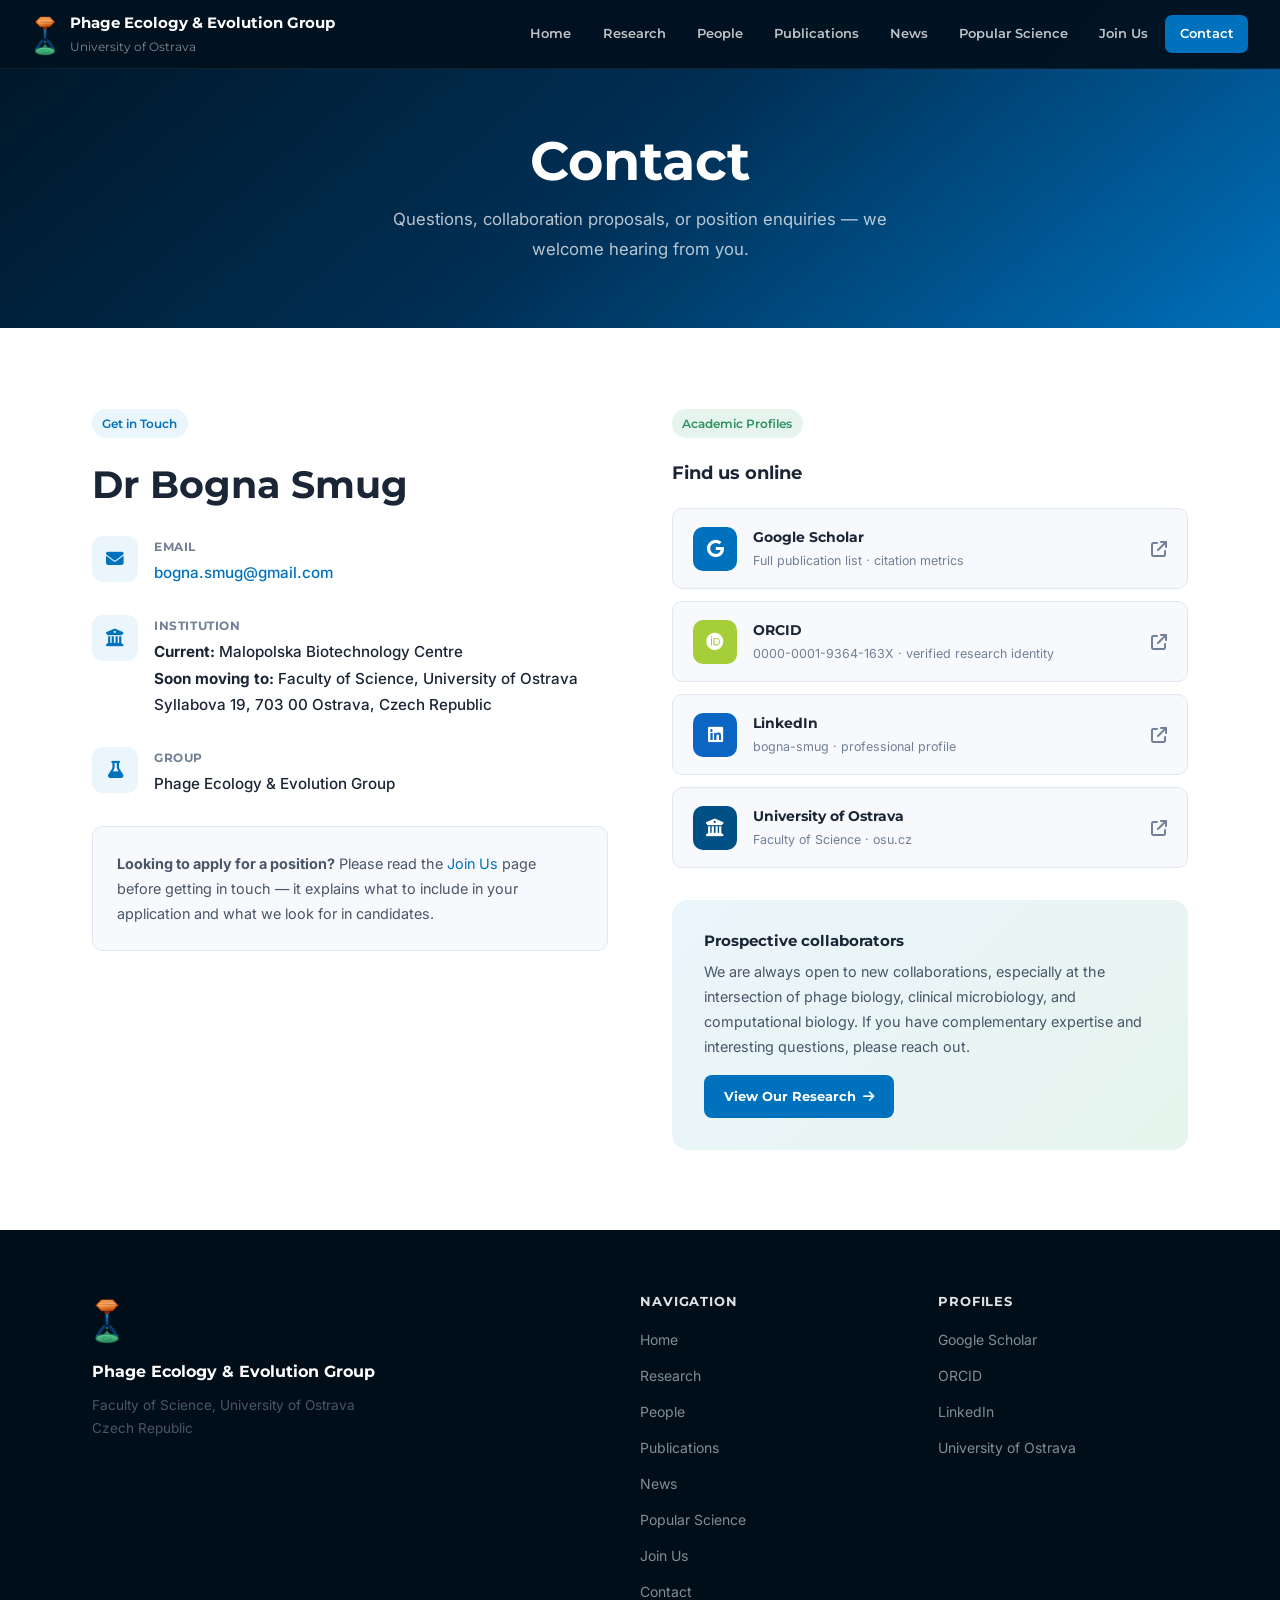
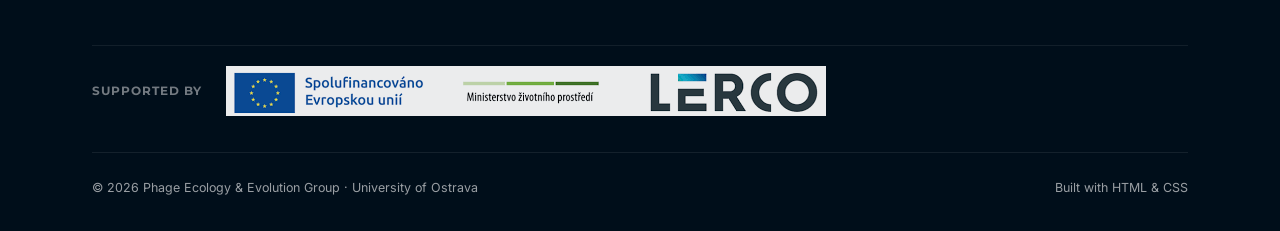
==== contact.html @ f540ba01 "first version of the webpage" ====
<!DOCTYPE html>
<html lang="en">
<head>
  <meta charset="UTF-8">
  <meta name="viewport" content="width=device-width, initial-scale=1.0">
  <meta name="description" content="Contact the Phage Ecology and Evolution Group at the University of Ostrava.">
  <title>Contact | Phage Ecology &amp; Evolution Group</title>
  <link rel="stylesheet" href="css/style.css">
  <link rel="stylesheet" href="https://cdnjs.cloudflare.com/ajax/libs/font-awesome/6.5.0/css/all.min.css">
</head>
<body>

<!-- NAV -->
<nav>
  <div class="nav-inner">
    <a href="index.html" class="nav-brand">
      <img src="images/group-logo.png" alt="Phage Ecology and Evolution Group" class="group-logo">
      <div>
        Phage Ecology &amp; Evolution Group
        <span class="nav-brand-sub">University of Ostrava</span>
      </div>
    </a>
    <ul class="nav-menu">
      <li><a href="index.html">Home</a></li>
      <li><a href="research.html">Research</a></li>
      <li><a href="people.html">People</a></li>
      <li><a href="publications.html">Publications</a></li>
      <li><a href="news.html">News</a></li>
      <li><a href="popular-science.html">Popular Science</a></li>
      <li><a href="join.html">Join Us</a></li>
      <li><a href="contact.html" class="active">Contact</a></li>
    </ul>
    <button class="hamburger" aria-label="Toggle menu">
      <span></span><span></span><span></span>
    </button>
  </div>
</nav>

<!-- PAGE HERO -->
<div class="ph">
  <div class="container">
    <h1>Contact</h1>
    <p>Questions, collaboration proposals, or position enquiries — we welcome hearing from you.</p>
  </div>
</div>

<!-- CONTACT CONTENT -->
<section class="section">
  <div class="container">
    <div class="cg">

      <!-- Contact details -->
      <div>
        <span class="tag tag-b" style="margin-bottom:1.5rem;">Get in Touch</span>
        <h2 style="margin-bottom:1.75rem;">Dr Bogna Smug</h2>

        <div class="ci-row">
          <div class="ci-icon"><i class="fa-solid fa-envelope"></i></div>
          <div>
            <div class="ci-label">Email</div>
            <div class="ci-val">
              <a href="mailto:bogna.smug@gmail.com">bogna.smug@gmail.com</a>
            </div>
          </div>
        </div>

        <div class="ci-row">
          <div class="ci-icon"><i class="fa-solid fa-building-columns"></i></div>
          <div>
            <div class="ci-label">Institution</div>
            <div class="ci-val">
              <strong>Current:</strong> Malopolska Biotechnology Centre<br>
              <strong>Soon moving to:</strong> Faculty of Science, University of Ostrava<br>
              Syllabova 19, 703 00 Ostrava, Czech Republic
            </div>
          </div>
        </div>

        <div class="ci-row">
          <div class="ci-icon"><i class="fa-solid fa-flask"></i></div>
          <div>
            <div class="ci-label">Group</div>
            <div class="ci-val">Phage Ecology &amp; Evolution Group</div>
          </div>
        </div>

        <div style="background:var(--bg);border-radius:var(--r);padding:1.5rem;border:1px solid var(--border);margin-top:.5rem;">
          <p style="font-size:.9rem;margin-bottom:0;"><strong>Looking to apply for a position?</strong> Please read the <a href="join.html">Join Us</a> page before getting in touch — it explains what to include in your application and what we look for in candidates.</p>
        </div>
      </div>

      <!-- Profile links -->
      <div>
        <span class="tag tag-g" style="margin-bottom:1.5rem;">Academic Profiles</span>
        <h3 style="margin-bottom:1.5rem;font-size:1.15rem;">Find us online</h3>

        <div class="profile-links">
          <a href="https://scholar.google.com/citations?user=FBpahnAAAAAJ&hl=pl" target="_blank" class="pl">
            <div class="pl-icon"><i class="fa-brands fa-google"></i></div>
            <div class="pl-body">
              <span class="pl-name">Google Scholar</span>
              <span class="pl-desc">Full publication list · citation metrics</span>
            </div>
            <i class="fa-solid fa-arrow-up-right-from-square pl-arrow"></i>
          </a>

          <a href="https://orcid.org/0000-0001-9364-163X" target="_blank" class="pl">
            <div class="pl-icon" style="background:#A6CE39;"><i class="fa-brands fa-orcid"></i></div>
            <div class="pl-body">
              <span class="pl-name">ORCID</span>
              <span class="pl-desc">0000-0001-9364-163X · verified research identity</span>
            </div>
            <i class="fa-solid fa-arrow-up-right-from-square pl-arrow"></i>
          </a>

          <a href="https://www.linkedin.com/in/bogna-smug/" target="_blank" class="pl">
            <div class="pl-icon" style="background:#0A66C2;"><i class="fa-brands fa-linkedin"></i></div>
            <div class="pl-body">
              <span class="pl-name">LinkedIn</span>
              <span class="pl-desc">bogna-smug · professional profile</span>
            </div>
            <i class="fa-solid fa-arrow-up-right-from-square pl-arrow"></i>
          </a>

          <a href="https://www.osu.cz/en/" target="_blank" class="pl">
            <div class="pl-icon" style="background:var(--blue-dark);"><i class="fa-solid fa-building-columns"></i></div>
            <div class="pl-body">
              <span class="pl-name">University of Ostrava</span>
              <span class="pl-desc">Faculty of Science · osu.cz</span>
            </div>
            <i class="fa-solid fa-arrow-up-right-from-square pl-arrow"></i>
          </a>
        </div>

        <div style="margin-top:2rem;background:linear-gradient(135deg,var(--blue-light),var(--green-light));border-radius:var(--r-lg);padding:2rem;">
          <h4 style="margin-bottom:.5rem;font-size:.95rem;">Prospective collaborators</h4>
          <p style="font-size:.9rem;margin-bottom:1rem;">We are always open to new collaborations, especially at the intersection of phage biology, clinical microbiology, and computational biology. If you have complementary expertise and interesting questions, please reach out.</p>
          <a href="research.html" class="btn btn-blue" style="font-size:.82rem;padding:.6rem 1.25rem;">View Our Research <i class="fa-solid fa-arrow-right"></i></a>
        </div>
      </div>

    </div>
  </div>
</section>

<!-- FOOTER -->
<footer>
  <div class="container">
    <div class="ft">
      <div>
        <img src="images/group-logo.png" alt="Phage Ecology and Evolution Group" style="height:50px;width:auto;margin-bottom:.9rem;filter:none;display:block;">
        <div class="ft-name">Phage Ecology &amp; Evolution Group</div>
        <p class="ft-desc">Faculty of Science, University of Ostrava<br>Czech Republic</p>
      </div>
      <div>
        <h4>Navigation</h4>
        <ul>
          <li><a href="index.html">Home</a></li>
          <li><a href="research.html">Research</a></li>
          <li><a href="people.html">People</a></li>
          <li><a href="publications.html">Publications</a></li>
          <li><a href="news.html">News</a></li>
          <li><a href="popular-science.html">Popular Science</a></li>
      <li><a href="join.html">Join Us</a></li>
          <li><a href="contact.html">Contact</a></li>
        </ul>
      </div>
      <div>
        <h4>Profiles</h4>
        <ul>
          <li><a href="https://scholar.google.com/citations?user=FBpahnAAAAAJ&hl=pl" target="_blank">Google Scholar</a></li>
          <li><a href="https://orcid.org/0000-0001-9364-163X" target="_blank">ORCID</a></li>
          <li><a href="https://www.linkedin.com/in/bogna-smug/" target="_blank">LinkedIn</a></li>
          <li><a href="https://www.osu.cz/en/" target="_blank">University of Ostrava</a></li>
        </ul>
      </div>
    </div>
    <div class="ft-support">
      <span class="ft-support-label">Supported by</span>
      <img src="lerco.png" alt="LERCO" class="ft-support-logo">
    </div>
    <div class="ft-bottom">
      <span>© 2026 Phage Ecology &amp; Evolution Group · University of Ostrava</span>
      <span>Built with HTML &amp; CSS</span>
    </div>
  </div>
</footer>

<script src="js/main.js"></script>
</body>
</html>
---- css/style.css ----
@import url('https://fonts.googleapis.com/css2?family=Inter:wght@400;500;600&family=Montserrat:wght@600;700;800&display=swap');

/* ── Variables ─────────────────────────────────────────── */
:root {
  --blue:       #0071BC;
  --blue-dark:  #004F85;
  --blue-bg:    #001e38;
  --blue-light: #EBF5FC;
  --green:      #2D9162;
  --green-dark: #1D6344;
  --green-light:#E6F4ED;
  --text:       #1A2535;
  --text-mid:   #4A5568;
  --text-light: #718096;
  --white:      #FFFFFF;
  --bg:         #F7F9FC;
  --border:     #E2E8F0;
  --shadow:     0 2px 16px rgba(0,113,188,.10);
  --shadow-lg:  0 8px 40px rgba(0,0,0,.12);
  --r:          10px;
  --r-lg:       16px;
  --ease:       all .25s ease;
}

/* ── Reset ─────────────────────────────────────────────── */
*, *::before, *::after { box-sizing: border-box; margin: 0; padding: 0; }
html { scroll-behavior: smooth; }
body { font-family: 'Inter', system-ui, sans-serif; color: var(--text); line-height: 1.75; background: var(--white); }
img  { max-width: 100%; display: block; }
a    { color: var(--blue); text-decoration: none; transition: var(--ease); }
h1, h2, h3, h4 { font-family: 'Montserrat', sans-serif; font-weight: 700; line-height: 1.2; }
h1  { font-size: clamp(2rem, 5vw, 3.4rem); }
h2  { font-size: clamp(1.6rem, 3vw, 2.4rem); }
h3  { font-size: clamp(1.15rem, 2vw, 1.5rem); }
p   { color: var(--text-mid); margin-bottom: 1rem; }
p:last-child { margin-bottom: 0; }

/* ── Layout ────────────────────────────────────────────── */
.container { max-width: 1160px; margin: 0 auto; padding: 0 2rem; }
.section    { padding: 5rem 0; }
.section-alt  { background: var(--bg); }
.section-dark { background: var(--blue-bg); }

/* ── Section heading ───────────────────────────────────── */
.sh { text-align: center; margin-bottom: 3.5rem; }
.sh h2 { margin-bottom: .6rem; }
.sh p  { color: var(--text-light); max-width: 580px; margin: 0 auto; font-size: 1.05rem; }
.sh::after { content:''; display:block; width:56px; height:4px; background: linear-gradient(90deg, var(--blue), var(--green)); margin: 1rem auto 0; border-radius: 2px; }
.section-dark .sh h2 { color: var(--white); }
.section-dark .sh p  { color: rgba(255,255,255,.65); }

/* ── Grids ─────────────────────────────────────────────── */
.g2 { display: grid; grid-template-columns: repeat(auto-fit, minmax(300px, 1fr)); gap: 1.75rem; }
.g3 { display: grid; grid-template-columns: repeat(auto-fit, minmax(260px, 1fr)); gap: 1.75rem; }

/* ── Navigation ────────────────────────────────────────── */
nav { position: fixed; inset: 0 0 auto; z-index: 1000; background: rgba(0,18,32,.96); backdrop-filter: blur(14px); border-bottom: 1px solid rgba(255,255,255,.07); }
.nav-inner { display: flex; align-items: center; justify-content: space-between; height: 68px; max-width: 1300px; margin: 0 auto; padding: 0 2rem; }
.nav-brand { display: flex; align-items: center; gap: .75rem; color: var(--white); font-family: 'Montserrat', sans-serif; font-weight: 700; font-size: .92rem; text-decoration: none; }
.nav-brand img { height: 36px; width: auto; filter: brightness(0) invert(1); opacity: .9; }
.nav-brand .group-logo { filter: none; opacity: 1; height: 44px; }
.nav-brand-sub { font-size: .72rem; color: rgba(255,255,255,.5); font-weight: 400; display: block; }
.nav-menu { display: flex; gap: .15rem; list-style: none; }
.nav-menu a { display: block; color: rgba(255,255,255,.75); font-size: .84rem; font-weight: 600; padding: .45rem .9rem; border-radius: 7px; transition: var(--ease); font-family: 'Montserrat', sans-serif; }
.nav-menu a:hover  { color: var(--white); background: rgba(255,255,255,.09); }
.nav-menu a.active { color: var(--white); background: var(--blue); }
.hamburger { display: none; flex-direction: column; gap: 5px; cursor: pointer; padding: 6px; background: none; border: none; }
.hamburger span { display: block; width: 22px; height: 2px; background: var(--white); border-radius: 2px; transition: var(--ease); }

@media (max-width: 820px) {
  .hamburger { display: flex; }
  .nav-menu  { display: none; flex-direction: column; position: absolute; top: 68px; left: 0; right: 0; background: #00111f; padding: 1rem; border-bottom: 1px solid rgba(255,255,255,.08); }
  .nav-menu.open { display: flex; }
  .nav-menu a    { padding: .7rem 1rem; }
}

/* ── Hero (home) ───────────────────────────────────────── */
.hero {
  min-height: 100vh; display: flex; flex-direction: column; justify-content: center;
  padding: 6rem 0 4rem;
  background: linear-gradient(140deg, rgba(1,51,88,.60) 0%, rgba(15,96,174,.54) 35%, rgba(47,163,220,.48) 75%, rgba(38,149,110,.56) 100%), url('../computational_biology.jpeg') center/cover no-repeat;
  color: var(--white); position: relative; overflow: hidden;
}
.hero::before {
  content: ''; position: absolute; inset: 0; pointer-events: none;
  background: radial-gradient(ellipse at 72% 55%, rgba(45,145,98,.18) 0%, transparent 55%),
              radial-gradient(ellipse at 15% 80%, rgba(0,113,188,.22) 0%, transparent 45%);
}
.hero-deco { position: absolute; inset: 0; overflow: hidden; pointer-events: none; z-index: 0; }
.hd1,.hd2,.hd3 { position: absolute; border-radius: 50%; }
.hd1 { width: 620px; height: 620px; right: -160px; top: 50%; transform: translateY(-50%); border: 1px solid rgba(255,255,255,.05); }
.hd2 { width: 400px; height: 400px; right: -40px;  top: 50%; transform: translateY(-50%); border: 1px solid rgba(255,255,255,.07); }
.hd3 { width: 200px; height: 200px; right:  60px;  top: 50%; transform: translateY(-50%); border: 1px solid rgba(255,255,255,.10); background: rgba(94,205,166,.04); }

.hero-split { display: grid; grid-template-columns: auto 1fr; gap: 3.5rem; align-items: center; position: relative; z-index: 1; }
.hero-logo-col { display: flex; align-items: center; justify-content: center; flex-shrink: 0; }
@media (max-width: 820px) { .hero-logo-col { display: none; } }
.hero-content { position: relative; z-index: 1; max-width: 700px; }
.eyebrow {
  display: inline-flex; align-items: center; gap: .5rem;
  background: rgba(255,255,255,.10); border: 1px solid rgba(255,255,255,.18);
  color: rgba(255,255,255,.88); padding: .35rem 1rem; border-radius: 100px;
  font-size: .78rem; font-weight: 700; letter-spacing: .06em; text-transform: uppercase;
  margin-bottom: 1.5rem; font-family: 'Montserrat', sans-serif;
}
.hero-content h1      { color: var(--white); margin-bottom: 1.25rem; }
.hero-content h1 em   { font-style: normal; color: #5ECDA6; }
.hero-content > p     { font-size: 1.15rem; color: rgba(255,255,255,.78); max-width: 600px; margin-bottom: 2rem; }
.hero-btns            { display: flex; gap: 1rem; flex-wrap: wrap; margin-bottom: 3.5rem; }
.hero-stats           { display: flex; gap: 2.5rem; flex-wrap: wrap; padding-top: 2.5rem; border-top: 1px solid rgba(255,255,255,.12); }
.stat-n { font-size: 2.2rem; font-weight: 800; color: var(--white); font-family: 'Montserrat', sans-serif; line-height: 1; }
.stat-l { font-size: .78rem; color: rgba(255,255,255,.5); margin-top: .2rem; }

/* ── Buttons ───────────────────────────────────────────── */
.btn { display: inline-flex; align-items: center; gap: .45rem; padding: .75rem 1.6rem; border-radius: 8px; font-weight: 700; font-size: .88rem; transition: var(--ease); font-family: 'Montserrat', sans-serif; border: none; cursor: pointer; }
.btn-green { background: var(--green); color: var(--white); }
.btn-green:hover { background: var(--green-dark); color: var(--white); transform: translateY(-2px); box-shadow: 0 6px 20px rgba(45,145,98,.35); }
.btn-ghost { background: transparent; border: 2px solid rgba(255,255,255,.42); color: var(--white); }
.btn-ghost:hover { border-color: var(--white); background: rgba(255,255,255,.10); color: var(--white); transform: translateY(-2px); }
.btn-blue  { background: var(--blue); color: var(--white); }
.btn-blue:hover  { background: var(--blue-dark); color: var(--white); transform: translateY(-2px); box-shadow: var(--shadow); }
.btn-outline { background: transparent; border: 2px solid var(--blue); color: var(--blue); }
.btn-outline:hover { background: var(--blue); color: var(--white); transform: translateY(-2px); }

/* ── Card ──────────────────────────────────────────────── */
.card { background: var(--white); border-radius: var(--r-lg); padding: 2rem; border: 1px solid var(--border); box-shadow: var(--shadow); transition: var(--ease); }
.card:hover { transform: translateY(-4px); box-shadow: var(--shadow-lg); }
.card h3 { margin-bottom: .6rem; }
.card-icon { width: 52px; height: 52px; border-radius: 12px; display: flex; align-items: center; justify-content: center; font-size: 1.4rem; margin-bottom: 1.25rem; }
.ci-blue   { background: var(--blue-light);  color: var(--blue); }
.ci-green  { background: var(--green-light); color: var(--green); }
.ci-indigo { background: #EDE9FE; color: #5B21B6; }

/* ── Tags ──────────────────────────────────────────────── */
.tag { font-size: .75rem; font-weight: 600; padding: .25rem .65rem; border-radius: 100px; font-family: 'Montserrat', sans-serif; display: inline-block; }
.tag-b { background: var(--blue-light);  color: var(--blue); }
.tag-g { background: var(--green-light); color: var(--green); }
.tag-i { background: #EDE9FE; color: #5B21B6; }
.tags  { display: flex; flex-wrap: wrap; gap: .4rem; margin-top: 1.25rem; }

/* ── Page hero (inner pages) ───────────────────────────── */
.ph   { background: linear-gradient(140deg, #001525 0%, #002f55 50%, #0071BC 100%); padding: 8rem 0 4rem; text-align: center; }
.ph h1 { color: var(--white); margin-bottom: .75rem; }
.ph p  { color: rgba(255,255,255,.72); font-size: 1.05rem; max-width: 560px; margin: 0 auto; }

/* ── Research themes ───────────────────────────────────── */
.rt { display: grid; grid-template-columns: 1fr 1fr; gap: 4rem; align-items: center; padding: 4.5rem 0; border-bottom: 1px solid var(--border); }
.rt:last-child { border-bottom: none; }
.rt.flip { direction: rtl; }
.rt.flip > * { direction: ltr; }
@media (max-width: 820px) { .rt, .rt.flip { grid-template-columns: 1fr; direction: ltr; } }

.rt-visual { border-radius: var(--r-lg); overflow: hidden; aspect-ratio: 4/3; position: relative; display: flex; align-items: center; justify-content: center; flex-direction: column; gap: 1.2rem; }
.rv-1 { background: linear-gradient(135deg, #001e38 0%, #003f70 50%, #0071BC 100%); }
.rv-2 { background: linear-gradient(135deg, #001525 0%, #003325 50%, #1D6344 100%); }
.rv-3 { background: linear-gradient(135deg, #1A0030 0%, #3B1070 50%, #5B21B6 100%); }
.rt-vis-icon { font-size: 5.5rem; color: rgba(255,255,255,.12); }
.rt-vis-sub  { color: rgba(255,255,255,.5); font-size: .75rem; font-family: 'Montserrat', sans-serif; font-weight: 700; letter-spacing: .1em; text-transform: uppercase; }
.rt-vis-nodes { display: flex; gap: 1rem; }
.rt-vis-node  { width: 36px; height: 36px; border-radius: 50%; background: rgba(255,255,255,.12); border: 2px solid rgba(255,255,255,.25); }
.rt-vis-node.accent { background: rgba(94,205,166,.25); border-color: rgba(94,205,166,.5); }

.rt-tag { display: inline-block; font-size: .72rem; font-weight: 700; text-transform: uppercase; letter-spacing: .06em; padding: .28rem .7rem; border-radius: 100px; margin-bottom: .75rem; font-family: 'Montserrat', sans-serif; }
.rt-tag-b { background: var(--blue-light);  color: var(--blue); }
.rt-tag-g { background: var(--green-light); color: var(--green); }
.rt-tag-i { background: #EDE9FE; color: #5B21B6; }
.rt h3 { margin-bottom: .8rem; }

/* ── People ────────────────────────────────────────────── */
.pc { text-align: center; }
.avatar { width: 200px; height: 200px; border-radius: 50%; margin: 0 auto 1.25rem; overflow: hidden; border: 4px solid var(--blue); box-shadow: 0 4px 28px rgba(0,113,188,.22); }
.avatar img { width: 100%; height: 100%; object-fit: cover; }
.pc-name  { font-size: 1.3rem; margin-bottom: .2rem; }
.pc-role  { color: var(--blue); font-size: .88rem; font-weight: 700; margin-bottom: .2rem; font-family: 'Montserrat', sans-serif; }
.pc-affil { color: var(--text-light); font-size: .8rem; margin-bottom: 1rem; }
.pc-bio   { font-size: .9rem; color: var(--text-mid); margin-bottom: 1.25rem; text-align: left; }
.pc-links { display: flex; justify-content: center; gap: .5rem; flex-wrap: wrap; }
.pc-link  { display: inline-flex; align-items: center; gap: .3rem; background: var(--bg); border: 1px solid var(--border); color: var(--text-mid); padding: .32rem .75rem; border-radius: 6px; font-size: .78rem; font-weight: 600; transition: var(--ease); font-family: 'Montserrat', sans-serif; }
.pc-link:hover { background: var(--blue); border-color: var(--blue); color: var(--white); }

.opening { background: var(--white); border: 2px dashed var(--border); border-radius: var(--r-lg); padding: 2.5rem; text-align: center; }
.opening i { font-size: 2.5rem; color: var(--border); margin-bottom: 1rem; display: block; }
.opening h3 { color: var(--text-mid); margin-bottom: .5rem; font-size: 1.1rem; }
.opening p  { font-size: .9rem; }
.opening .btn { margin-top: 1.25rem; }

/* ── Publications ──────────────────────────────────────── */
.pub-metrics { display: flex; gap: 1.5rem; margin-bottom: 3rem; flex-wrap: wrap; }
.pm     { text-align: center; background: var(--white); border: 1px solid var(--border); border-radius: var(--r); padding: 1.25rem 2rem; flex: 1; min-width: 130px; box-shadow: var(--shadow); }
.pm-n   { font-size: 2rem; font-weight: 800; color: var(--blue); font-family: 'Montserrat', sans-serif; line-height: 1; }
.pm-l   { font-size: .78rem; color: var(--text-light); margin-top: .25rem; }
.pub-links { display: flex; gap: .75rem; margin-bottom: 2.5rem; flex-wrap: wrap; }

.pub    { background: var(--white); border: 1px solid var(--border); border-radius: var(--r); padding: 1.4rem 1.6rem; margin-bottom: .85rem; display: flex; gap: 1.25rem; align-items: flex-start; transition: var(--ease); }
.pub:hover { border-color: var(--blue); box-shadow: var(--shadow); }
.pub-yr    { background: var(--blue-light); color: var(--blue); font-weight: 700; font-size: .82rem; padding: .3rem .6rem; border-radius: 6px; white-space: nowrap; font-family: 'Montserrat', sans-serif; flex-shrink: 0; margin-top: .15rem; }
.pub-body  { flex: 1; min-width: 0; }
.pub-title { font-weight: 700; font-size: .95rem; margin-bottom: .3rem; color: var(--text); font-family: 'Montserrat', sans-serif; line-height: 1.4; }
.pub-auth  { font-size: .83rem; color: var(--text-light); margin-bottom: .3rem; }
.pub-auth b { color: var(--blue); font-weight: 700; }
.pub-venue { font-size: .83rem; color: var(--text-mid); font-style: italic; }
.pub-cites { text-align: center; flex-shrink: 0; min-width: 52px; }
.pub-cn    { font-size: 1.35rem; font-weight: 800; color: var(--blue); font-family: 'Montserrat', sans-serif; line-height: 1; }
.pub-cl    { font-size: .68rem; color: var(--text-light); }
@media (max-width: 600px) { .pub { flex-direction: column; } .pub-cites { display: flex; align-items: center; gap: .5rem; } }

/* ── News ──────────────────────────────────────────────── */
.news-list { display: flex; flex-direction: column; gap: 1.25rem; }
.ni       { background: var(--white); border: 1px solid var(--border); border-radius: var(--r-lg); overflow: hidden; display: flex; transition: var(--ease); }
.ni:hover { transform: translateY(-3px); box-shadow: var(--shadow-lg); border-color: var(--blue); }
.ni-date  { background: var(--blue); color: var(--white); padding: 1.25rem 1rem; display: flex; flex-direction: column; align-items: center; justify-content: center; min-width: 76px; }
.ni-day   { font-size: 1.9rem; font-weight: 800; line-height: 1; font-family: 'Montserrat', sans-serif; }
.ni-mon   { font-size: .68rem; text-transform: uppercase; letter-spacing: .05em; }
.ni-yr    { font-size: .62rem; opacity: .65; margin-top: .1rem; }
.ni-body  { padding: 1.25rem 1.5rem; flex: 1; }
.ni-tag   { font-size: .7rem; font-weight: 700; text-transform: uppercase; letter-spacing: .06em; color: var(--green); margin-bottom: .4rem; font-family: 'Montserrat', sans-serif; display: block; }
.ni-title { font-size: 1rem; font-weight: 700; margin-bottom: .35rem; color: var(--text); font-family: 'Montserrat', sans-serif; }
.ni-text  { font-size: .875rem; color: var(--text-mid); }

/* ── Join Us ───────────────────────────────────────────── */
.pos-card { background: var(--white); border: 1px solid var(--border); border-left: 5px solid var(--blue); border-radius: var(--r-lg); padding: 2.5rem; margin-bottom: 2rem; transition: var(--ease); }
.pos-card:hover { box-shadow: var(--shadow-lg); }
.pos-card.postdoc { border-left-color: var(--green); }
.pos-badge { display: inline-block; font-size: .72rem; font-weight: 700; text-transform: uppercase; letter-spacing: .06em; padding: .28rem .75rem; border-radius: 100px; margin-bottom: 1.25rem; font-family: 'Montserrat', sans-serif; }
.pb-blue  { background: var(--blue-light);  color: var(--blue); }
.pb-green { background: var(--green-light); color: var(--green); }
.pos-title { margin-bottom: .75rem; }
.pos-list  { list-style: none; padding: 0; margin: 1rem 0 1.5rem; }
.pos-list li { padding: .4rem 0 .4rem 1.6rem; position: relative; color: var(--text-mid); font-size: .925rem; }
.pos-list li::before { content: '✓'; position: absolute; left: 0; color: var(--green); font-weight: 700; }
.pos-footer { display: flex; gap: 1rem; align-items: center; flex-wrap: wrap; padding-top: 1.25rem; border-top: 1px solid var(--border); }
.pos-detail { display: inline-flex; align-items: center; gap: .4rem; font-size: .82rem; color: var(--text-light); }
.pos-detail i { color: var(--blue); }

/* ── Contact ───────────────────────────────────────────── */
.cg { display: grid; grid-template-columns: 1fr 1fr; gap: 4rem; align-items: start; }
@media (max-width: 740px) { .cg { grid-template-columns: 1fr; gap: 2.5rem; } }
.ci-row   { display: flex; gap: 1rem; align-items: flex-start; margin-bottom: 1.75rem; }
.ci-icon  { width: 46px; height: 46px; border-radius: 11px; background: var(--blue-light); color: var(--blue); display: flex; align-items: center; justify-content: center; font-size: 1.1rem; flex-shrink: 0; }
.ci-label { font-size: .76rem; color: var(--text-light); font-weight: 700; text-transform: uppercase; letter-spacing: .05em; font-family: 'Montserrat', sans-serif; margin-bottom: .18rem; }
.ci-val   { font-size: .95rem; color: var(--text); font-weight: 500; }
.ci-val a:hover { color: var(--blue-dark); }

.profile-links { display: flex; flex-direction: column; gap: .75rem; }
.pl       { display: flex; align-items: center; gap: 1rem; background: var(--bg); border: 1px solid var(--border); border-radius: var(--r); padding: 1rem 1.25rem; transition: var(--ease); }
.pl:hover { background: var(--blue-light); border-color: var(--blue); }
.pl-icon  { width: 44px; height: 44px; border-radius: 10px; background: var(--blue); color: var(--white); display: flex; align-items: center; justify-content: center; font-size: 1.1rem; flex-shrink: 0; }
.pl-name  { font-size: .9rem; font-weight: 700; color: var(--text); font-family: 'Montserrat', sans-serif; display: block; }
.pl-desc  { font-size: .78rem; color: var(--text-light); display: block; }
.pl-arrow { color: var(--text-light); margin-left: auto; }

/* ── CTA Banner ────────────────────────────────────────── */
.cta-banner { background: linear-gradient(135deg, var(--blue-bg) 0%, var(--blue-dark) 100%); color: var(--white); padding: 5rem 0; text-align: center; }
.cta-banner h2 { color: var(--white); margin-bottom: .75rem; }
.cta-banner p  { color: rgba(255,255,255,.72); margin-bottom: 2rem; max-width: 520px; margin-left: auto; margin-right: auto; }
.cta-btns { display: flex; justify-content: center; gap: 1rem; flex-wrap: wrap; }

/* ── Footer ────────────────────────────────────────────── */
footer { background: #000e1a; color: rgba(255,255,255,.6); padding: 4rem 0 2rem; }
.ft    { display: grid; grid-template-columns: 2fr 1fr 1fr; gap: 3rem; margin-bottom: 2rem; }
@media (max-width: 720px) { .ft { grid-template-columns: 1fr; gap: 2rem; } }
.ft-support { display: flex; align-items: center; gap: 1.5rem; padding: 1.25rem 0 1.75rem; border-top: 1px solid rgba(255,255,255,.07); margin-bottom: .5rem; flex-wrap: wrap; }
.ft-support-label { font-size: .75rem; font-family: 'Montserrat', sans-serif; font-weight: 700; text-transform: uppercase; letter-spacing: .08em; color: rgba(255,255,255,.45); white-space: nowrap; }
.ft-support-logo { height: auto; max-height: 64px; width: auto; max-width: none; opacity: .92; display: block; }
.ft-logo  { height: 38px; width: auto; margin-bottom: 1rem; filter: brightness(0) invert(1); opacity: .65; }
.ft-name  { color: var(--white); font-family: 'Montserrat', sans-serif; font-weight: 700; font-size: 1rem; margin-bottom: .5rem; }
.ft-desc  { font-size: .85rem; line-height: 1.7; }
footer h4 { color: rgba(255,255,255,.88); font-size: .8rem; font-family: 'Montserrat', sans-serif; text-transform: uppercase; letter-spacing: .07em; margin-bottom: 1rem; }
footer ul { list-style: none; }
footer li { margin-bottom: .5rem; }
footer a  { color: rgba(255,255,255,.52); font-size: .875rem; transition: var(--ease); }
footer a:hover { color: var(--white); }
.ft-bottom { border-top: 1px solid rgba(255,255,255,.08); padding-top: 1.5rem; display: flex; justify-content: space-between; align-items: center; font-size: .78rem; flex-wrap: wrap; gap: .5rem; }

/* ── Phage explainer (home) ────────────────────────────── */
.phage-explainer {
  display: grid;
  grid-template-columns: 280px 1fr;
  gap: 4.5rem;
  align-items: center;
}
.phage-explainer-img { flex-shrink: 0; }
@media (max-width: 820px) {
  .phage-explainer { grid-template-columns: 1fr; gap: 2.5rem; }
  .phage-explainer-img { max-width: 220px; margin: 0 auto; }
}

/* ── Outreach cards (Popular Science) ─────────────────── */
.outreach-card {
  display: grid;
  grid-template-columns: 260px 1fr;
  gap: 0;
  border: 1px solid var(--border);
  border-radius: var(--r-lg);
  overflow: hidden;
  background: var(--white);
  box-shadow: var(--shadow);
  transition: var(--ease);
}
.outreach-card:hover { box-shadow: var(--shadow-lg); transform: translateY(-2px); }
.oc-img {
  height: 220px;
  overflow: hidden;
  background: var(--bg);
  flex-shrink: 0;
}
.oc-img-radio {
  display: flex;
  flex-direction: column;
  align-items: center;
  justify-content: center;
  gap: .75rem;
  background: linear-gradient(135deg, #1a0033 0%, #4a0080 100%);
  color: rgba(255,255,255,.85);
  font-family: 'Montserrat', sans-serif;
  font-weight: 700;
  font-size: .85rem;
  letter-spacing: .04em;
}
.oc-img-radio i { font-size: 2.5rem; opacity: .8; }
.oc-body { padding: 1.75rem 2rem; display: flex; flex-direction: column; }
.oc-title { font-family: 'Montserrat', sans-serif; font-weight: 700; font-size: 1.05rem; color: var(--text); margin-bottom: .75rem; line-height: 1.35; }
.oc-text  { font-size: .9rem; color: var(--text-mid); line-height: 1.7; flex: 1; }
@media (max-width: 700px) {
  .outreach-card { grid-template-columns: 1fr; }
  .oc-img { height: 180px; }
}

/* ── Utility ───────────────────────────────────────────── */
.text-center { text-align: center; }
.mt-1 { margin-top: 1rem; }
.mt-2 { margin-top: 2rem; }
.mb-2 { margin-bottom: 2rem; }
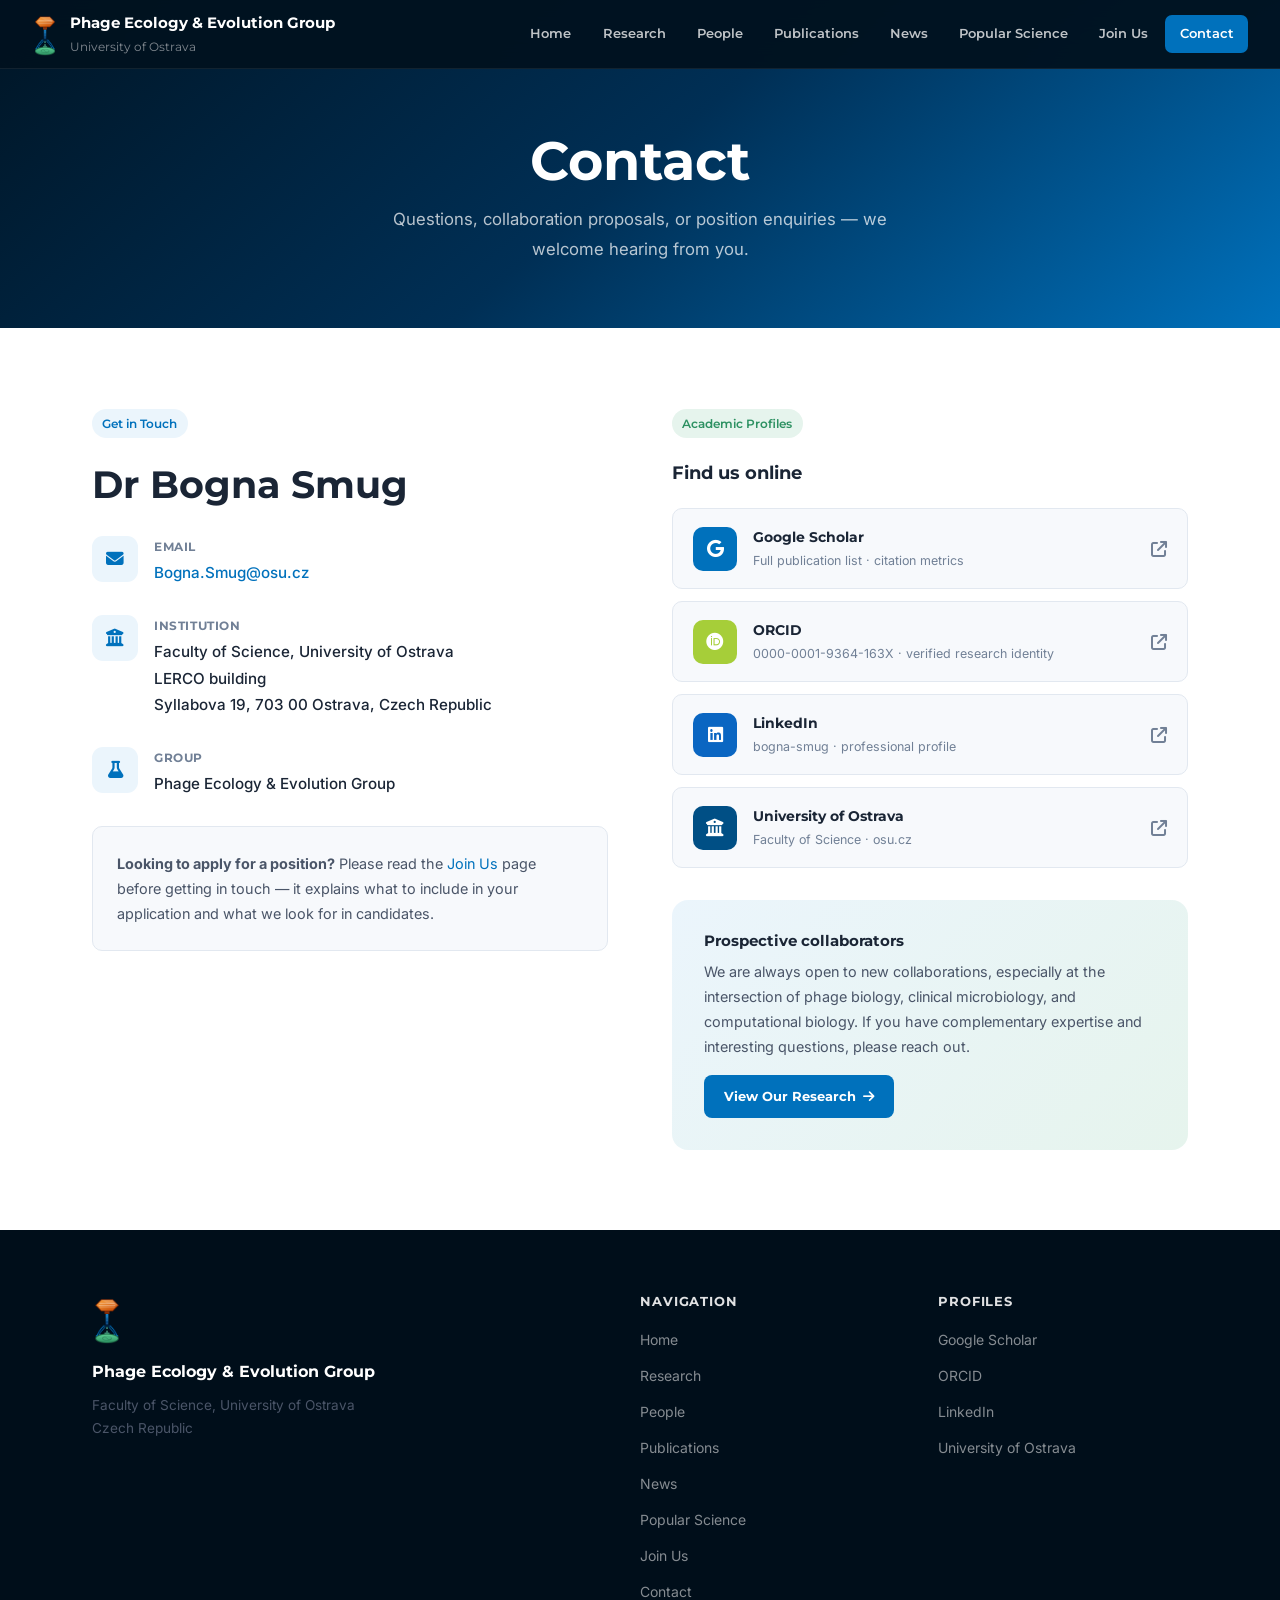
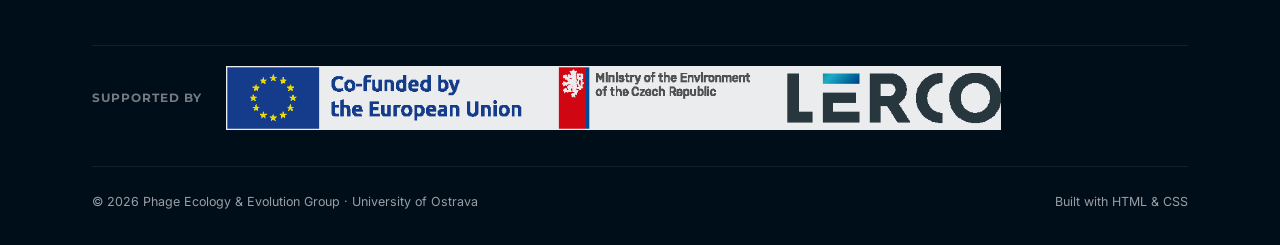
==== commit 5e454327: "webpage update and cleanup" ====
--- a/contact.html
+++ b/contact.html
@@ -59,7 +59,7 @@
           <div>
             <div class="ci-label">Email</div>
             <div class="ci-val">
-              <a href="mailto:bogna.smug@gmail.com">bogna.smug@gmail.com</a>
+              <a href="mailto:bogna.smug@gmail.com">Bogna.Smug@osu.cz</a>
             </div>
           </div>
         </div>
@@ -69,8 +69,8 @@
           <div>
             <div class="ci-label">Institution</div>
             <div class="ci-val">
-              <strong>Current:</strong> Malopolska Biotechnology Centre<br>
-              <strong>Soon moving to:</strong> Faculty of Science, University of Ostrava<br>
+              Faculty of Science, University of Ostrava<br>
+              LERCO building<br>
               Syllabova 19, 703 00 Ostrava, Czech Republic
             </div>
           </div>
@@ -177,7 +177,7 @@
     </div>
     <div class="ft-support">
       <span class="ft-support-label">Supported by</span>
-      <img src="lerco.png" alt="LERCO" class="ft-support-logo">
+      <img src="images/lerco.png" alt="LERCO" class="ft-support-logo">
     </div>
     <div class="ft-bottom">
       <span>© 2026 Phage Ecology &amp; Evolution Group · University of Ostrava</span>
--- a/css/style.css
+++ b/css/style.css
@@ -78,7 +78,7 @@
 .hero {
   min-height: 100vh; display: flex; flex-direction: column; justify-content: center;
   padding: 6rem 0 4rem;
-  background: linear-gradient(140deg, rgba(1,51,88,.60) 0%, rgba(15,96,174,.54) 35%, rgba(47,163,220,.48) 75%, rgba(38,149,110,.56) 100%), url('../computational_biology.jpeg') center/cover no-repeat;
+  background: linear-gradient(140deg, rgba(1,51,88,.60) 0%, rgba(15,96,174,.54) 35%, rgba(47,163,220,.48) 75%, rgba(38,149,110,.56) 100%), url('../images/computational_biology.jpeg') center/cover no-repeat;
   color: var(--white); position: relative; overflow: hidden;
 }
 .hero::before {
